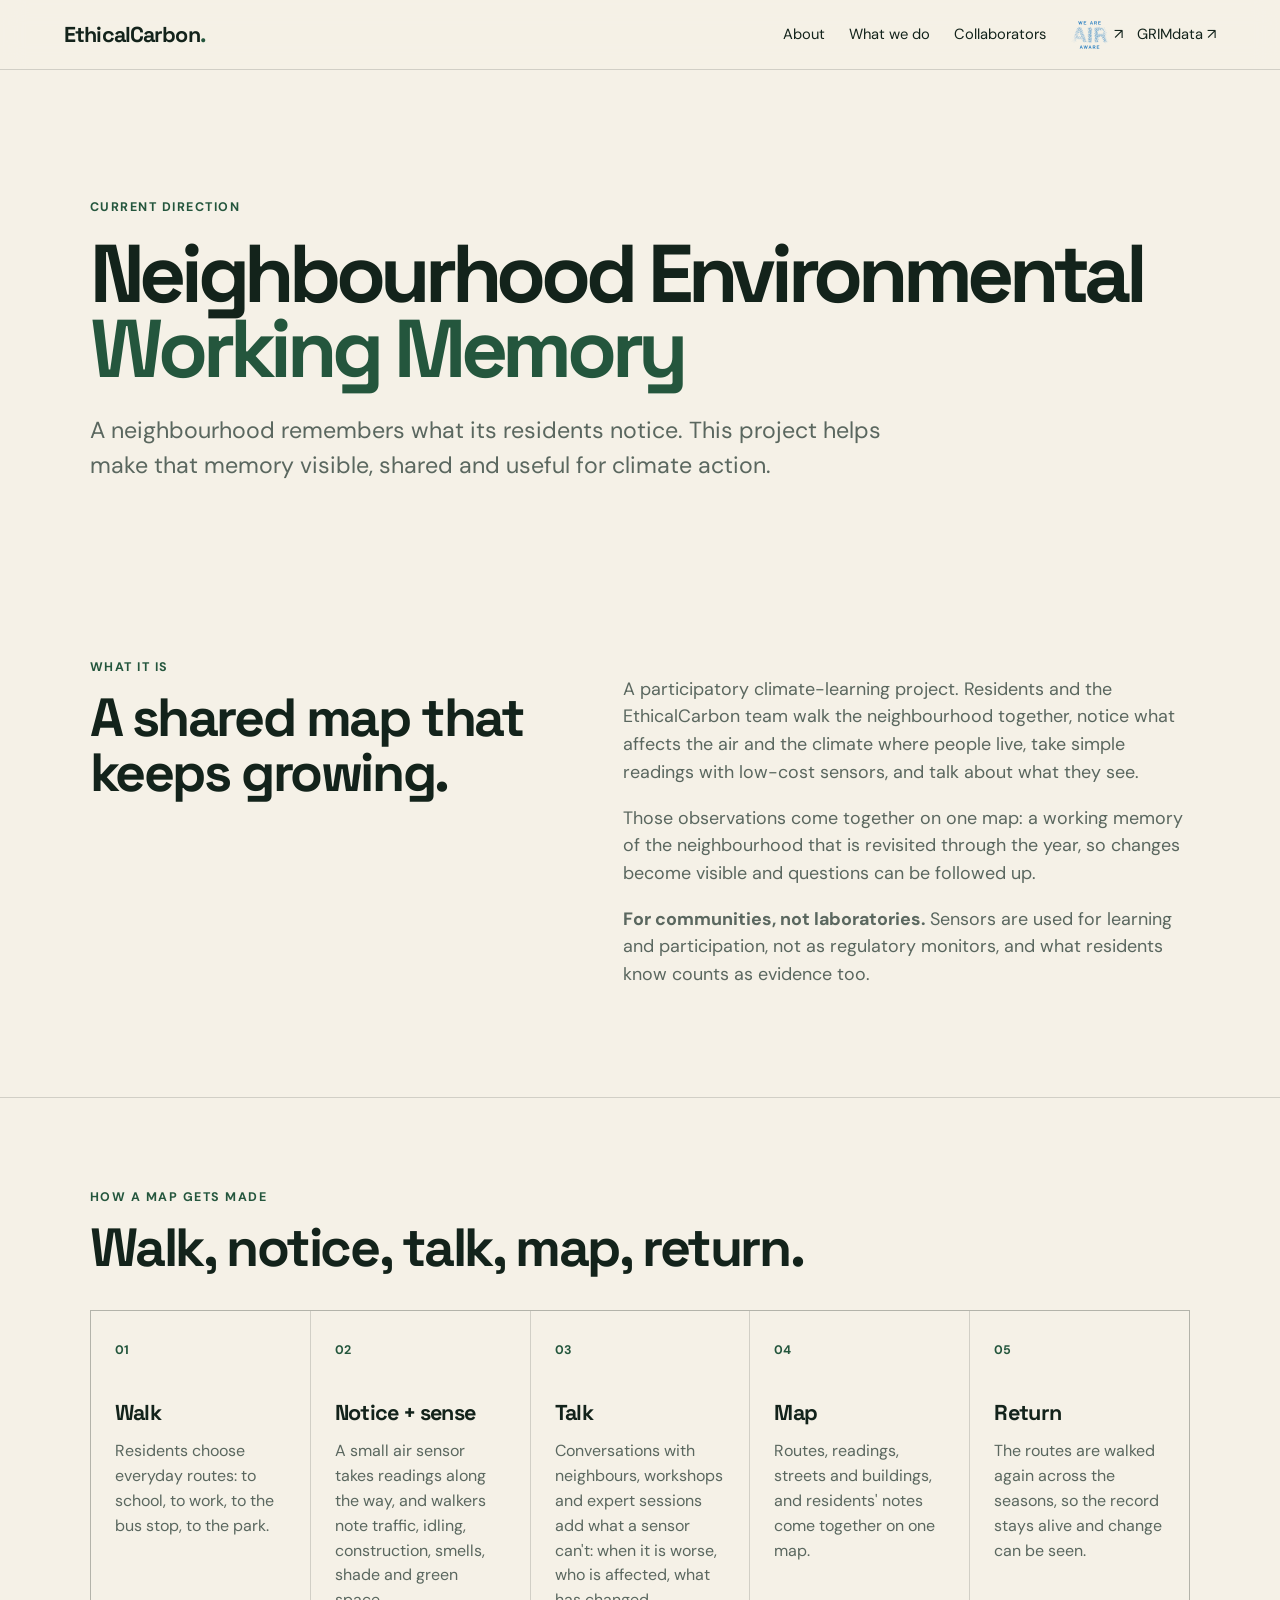
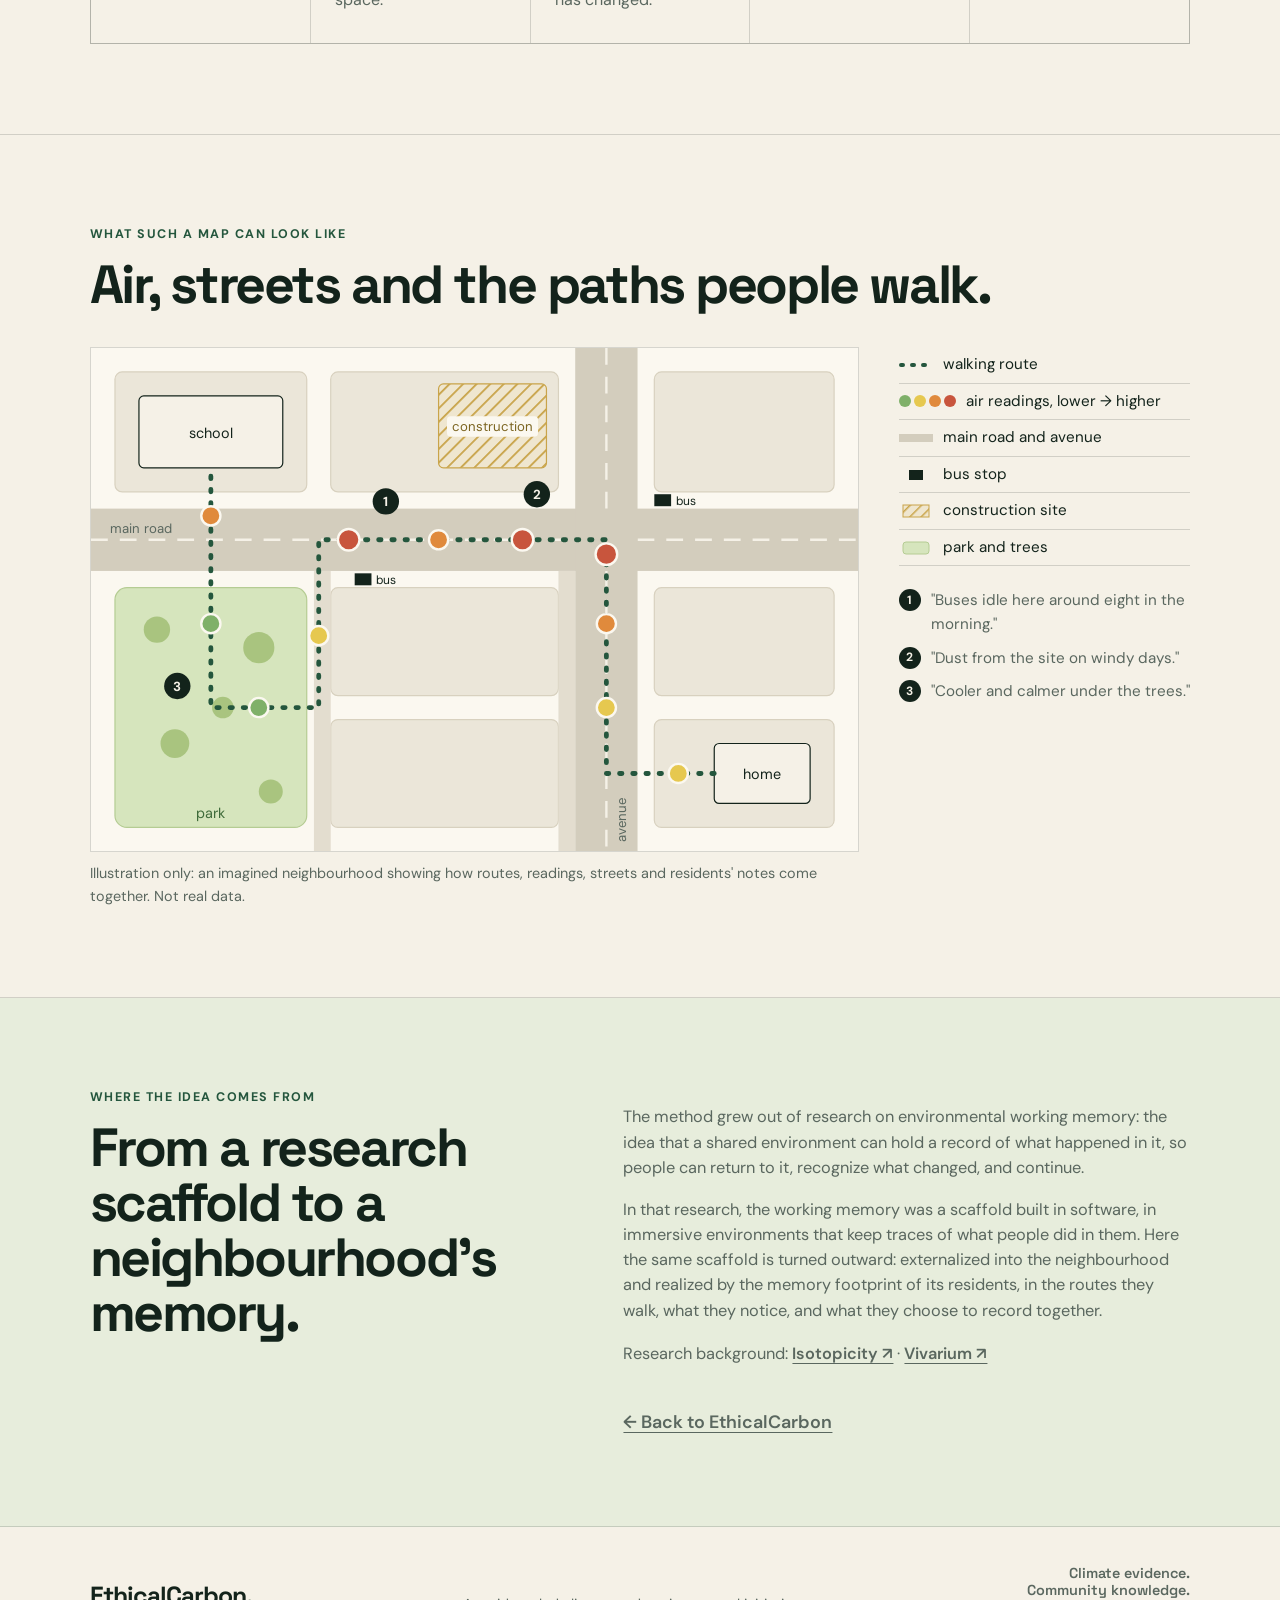
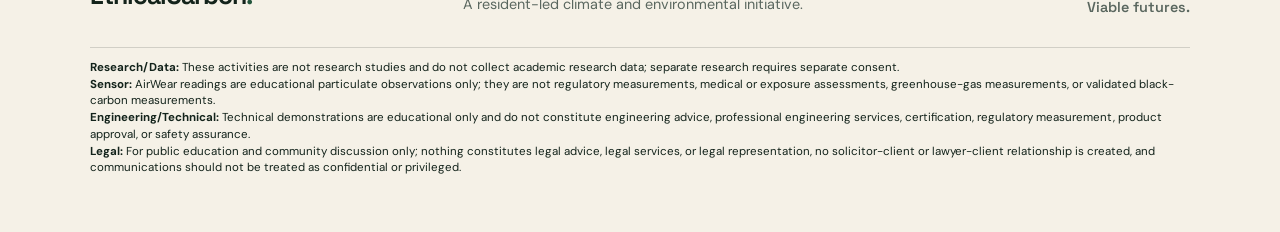
==== working-memory/index.html @ 13227a72 "Neighbourhood Environmental Working Memory page: what it is, how a map gets made, an illustrative ma" ====
<!doctype html>
<html lang="en">
<head>
  <meta charset="utf-8" />
  <meta name="viewport" content="width=device-width, initial-scale=1" />
  <meta name="description" content="Neighbourhood Environmental Working Memory: residents walk, notice, sense and talk, and build a shared map of their neighbourhood's air and climate that is revisited through the year." />
  <meta property="og:title" content="Neighbourhood Environmental Working Memory · EthicalCarbon" />
  <meta property="og:description" content="A neighbourhood remembers what its residents notice." />
  <meta property="og:type" content="website" />
  <title>Neighbourhood Environmental Working Memory · EthicalCarbon</title>
  <link rel="preconnect" href="https://fonts.googleapis.com">
  <link rel="preconnect" href="https://fonts.gstatic.com" crossorigin>
  <link href="https://fonts.googleapis.com/css2?family=DM+Sans:wght@400;500;600;700&family=Space+Grotesk:wght@500;600;700&display=swap" rel="stylesheet">
  <link rel="stylesheet" href="../styles.css" />
  <style>
    .wm-hero { padding: clamp(70px, 10vw, 130px) clamp(22px, 7vw, 110px) 60px; }
    .wm-hero h1 { font-size: clamp(2.8rem, 6.4vw, 6.2rem); margin-bottom: 26px; }
    .steps { list-style: none; padding: 0; margin: 34px 0 0; display: grid; grid-template-columns: repeat(5, 1fr); gap: 1px; background: var(--line); border: 1px solid var(--line); }
    .steps li { background: var(--paper); padding: 26px 24px 30px; }
    .steps .number { font-size: .78rem; font-weight: 700; color: var(--green); }
    .steps h3 { font-size: 1.35rem; margin: 34px 0 10px; letter-spacing: -.03em; }
    .steps p { margin: 0; color: var(--muted); }
    .map-wrap { display: grid; grid-template-columns: 1.45fr .55fr; gap: 40px; align-items: start; margin-top: 34px; }
    .map-wrap figure { margin: 0; }
    .map-wrap figure svg { display: block; width: 100%; height: auto; border: 1px solid var(--line); background: #fbf8f0; }
    .map-wrap figcaption { margin-top: 10px; font-size: .9rem; color: var(--muted); }
    .legend { list-style: none; padding: 0; margin: 0; font-size: .95rem; }
    .legend li { display: flex; align-items: center; gap: 10px; padding: 6px 0; border-bottom: 1px solid var(--line); }
    .legend svg { flex: 0 0 auto; }
    .legend .scale { display: inline-flex; gap: 3px; }
    .legend .scale i { width: 12px; height: 12px; border-radius: 50%; display: inline-block; }
    .notes { counter-reset: n; list-style: none; padding: 0; margin: 18px 0 0; font-size: .95rem; color: var(--muted); }
    .notes li { display: flex; gap: 10px; padding: 5px 0; }
    .notes b { flex: 0 0 auto; width: 22px; height: 22px; border-radius: 50%; background: var(--ink); color: var(--paper); font-size: .75rem; display: inline-flex; align-items: center; justify-content: center; }
    .background { background: #e7eddc; }
    .background .body-copy p { font-size: 1.02rem; }
    .small-links { font-size: .95rem; margin-top: 18px; }
    .small-links a { font-weight: 600; text-underline-offset: 4px; }
    .back { display: inline-block; margin-top: 26px; font-weight: 600; text-underline-offset: 4px; }
    @media (max-width: 1100px) { .steps { grid-template-columns: repeat(3, 1fr); } }
    @media (max-width: 900px) { .map-wrap { grid-template-columns: 1fr; } .steps { grid-template-columns: 1fr 1fr; } }
    @media (max-width: 580px) { .steps { grid-template-columns: 1fr; } .wm-hero { padding-left: 18px; padding-right: 18px; } }
  </style>
</head>
<body>
  <header class="site-header">
    <a class="wordmark" href="../" aria-label="EthicalCarbon home">EthicalCarbon<span>.</span></a>
    <nav aria-label="Primary navigation">
      <a href="../#about">About</a>
      <a href="../#work">What we do</a>
      <a href="../#collaborators">Collaborators</a>
      <div class="project-links" aria-label="Connected initiatives" style="display:flex;align-items:center;gap:14px;flex-wrap:nowrap;">
        <a class="mini-mark airaware-mark" href="https://myairwear.ca" target="_blank" rel="noopener" aria-label="Visit We Are Air Aware" style="display:inline-flex;align-items:center;gap:5px;white-space:nowrap;">
          <img src="../logo.svg" alt="We Are Air Aware" style="display:block;height:28px;width:auto;max-width:82px;" />
          <span aria-hidden="true">↗</span>
        </a>
        <a class="mini-mark grimdata-mark" href="https://grimdata.org/website/" target="_blank" rel="noopener" aria-label="Visit GRIMdata" style="white-space:nowrap;">GRIMdata ↗</a>
      </div>
    </nav>
  </header>

  <main id="top">
    <section class="wm-hero">
      <div class="hero-kicker">Current direction</div>
      <h1>Neighbourhood Environmental <em>Working Memory</em></h1>
      <p class="hero-copy">A neighbourhood remembers what its residents notice. This project helps make that memory visible, shared and useful for climate action.</p>
    </section>

    <section class="section split">
      <div>
        <div class="eyebrow">What it is</div>
        <h2>A shared map that keeps growing.</h2>
      </div>
      <div class="body-copy">
        <p>A participatory climate-learning project. Residents and the EthicalCarbon team walk the neighbourhood together, notice what affects the air and the climate where people live, take simple readings with low-cost sensors, and talk about what they see.</p>
        <p>Those observations come together on one map: a working memory of the neighbourhood that is revisited through the year, so changes become visible and questions can be followed up.</p>
        <p><strong>For communities, not laboratories.</strong> Sensors are used for learning and participation, not as regulatory monitors, and what residents know counts as evidence too.</p>
      </div>
    </section>

    <section class="section">
      <div class="eyebrow">How a map gets made</div>
      <h2>Walk, notice, talk, map, return.</h2>
      <ol class="steps">
        <li><span class="number">01</span><h3>Walk</h3><p>Residents choose everyday routes: to school, to work, to the bus stop, to the park.</p></li>
        <li><span class="number">02</span><h3>Notice + sense</h3><p>A small air sensor takes readings along the way, and walkers note traffic, idling, construction, smells, shade and green space.</p></li>
        <li><span class="number">03</span><h3>Talk</h3><p>Conversations with neighbours, workshops and expert sessions add what a sensor can't: when it is worse, who is affected, what has changed.</p></li>
        <li><span class="number">04</span><h3>Map</h3><p>Routes, readings, streets and buildings, and residents' notes come together on one map.</p></li>
        <li><span class="number">05</span><h3>Return</h3><p>The routes are walked again across the seasons, so the record stays alive and change can be seen.</p></li>
      </ol>
    </section>

    <section class="section">
      <div class="eyebrow">What such a map can look like</div>
      <h2>Air, streets and the paths people walk.</h2>
      <div class="map-wrap">
        <figure>
          <svg viewBox="0 0 640 420" role="img" aria-labelledby="map-title map-desc">
            <title id="map-title">Illustrative neighbourhood map</title>
            <desc id="map-desc">An imagined neighbourhood. A main road runs across the middle and an avenue runs down the right side, with a construction site and bus stops beside them and a park in the lower left. A dashed walking route goes from home past the bus stop and the construction site, along the main road, and through the park to the school. Dots along the route show relative air readings: higher near the main road, the bus stop and the construction site, lower inside the park. Three numbered notes from residents mark places along the route.</desc>
            <defs>
              <pattern id="hatch" width="8" height="8" patternUnits="userSpaceOnUse" patternTransform="rotate(45)">
                <rect width="8" height="8" fill="#efe6cf"/><line x1="0" y1="0" x2="0" y2="8" stroke="#c9a44a" stroke-width="3"/>
              </pattern>
            </defs>
            <!-- blocks -->
            <g fill="#ebe6d9" stroke="#d8d1bf">
              <rect x="20" y="20" width="160" height="100" rx="6"/><rect x="200" y="20" width="190" height="100" rx="6"/>
              <rect x="470" y="20" width="150" height="100" rx="6"/><rect x="200" y="200" width="190" height="90" rx="6"/>
              <rect x="470" y="200" width="150" height="90" rx="6"/><rect x="200" y="310" width="190" height="90" rx="6"/>
              <rect x="470" y="310" width="150" height="90" rx="6"/>
            </g>
            <!-- park -->
            <rect x="20" y="200" width="160" height="200" rx="10" fill="#d6e5bd" stroke="#b5cc93"/>
            <g fill="#a9c47f"><circle cx="55" cy="235" r="11"/><circle cx="140" cy="250" r="13"/><circle cx="70" cy="330" r="12"/><circle cx="150" cy="370" r="10"/><circle cx="110" cy="300" r="9"/></g>
            <text x="100" y="392" text-anchor="middle" font-size="12" fill="#3f6b3a" font-family="DM Sans, sans-serif">park</text>
            <!-- construction -->
            <rect x="290" y="30" width="90" height="70" rx="4" fill="url(#hatch)" stroke="#c9a44a"/>
            <rect x="297" y="57" width="76" height="17" rx="3" fill="#fbf8f0"/><text x="335" y="69" text-anchor="middle" font-size="11" fill="#7b6420" font-family="DM Sans, sans-serif">construction</text>
            <!-- roads -->
            <rect x="0" y="134" width="640" height="52" fill="#d3cdbd"/>
            <line x1="0" y1="160" x2="640" y2="160" stroke="#f5f1e7" stroke-width="2" stroke-dasharray="14 10"/>
            <text x="16" y="154" font-size="11" fill="#5a675f" font-family="DM Sans, sans-serif">main road</text>
            <rect x="404" y="0" width="52" height="420" fill="#d3cdbd"/>
            <line x1="430" y1="0" x2="430" y2="134" stroke="#f5f1e7" stroke-width="2" stroke-dasharray="14 10"/><line x1="430" y1="186" x2="430" y2="420" stroke="#f5f1e7" stroke-width="2" stroke-dasharray="14 10"/>
            <text x="446" y="412" font-size="11" fill="#5a675f" font-family="DM Sans, sans-serif" transform="rotate(-90 446 412)">avenue</text>
            <rect x="186" y="186" width="14" height="234" fill="#e3ddcf"/><rect x="390" y="186" width="14" height="234" fill="#e3ddcf"/>
            <!-- bus stops -->
            <g font-family="DM Sans, sans-serif" font-size="10" fill="#13231b">
              <rect x="470" y="122" width="14" height="10" fill="#13231b"/><text x="488" y="131">bus</text>
              <rect x="220" y="188" width="14" height="10" fill="#13231b"/><text x="238" y="197">bus</text>
            </g>
            <!-- school and home -->
            <g font-family="DM Sans, sans-serif" font-size="12" fill="#13231b">
              <rect x="40" y="40" width="120" height="60" rx="4" fill="#f5f1e7" stroke="#13231b"/><text x="100" y="75" text-anchor="middle">school</text>
              <rect x="520" y="330" width="80" height="50" rx="4" fill="#f5f1e7" stroke="#13231b"/><text x="560" y="360" text-anchor="middle">home</text>
            </g>
            <!-- walking route -->
            <path d="M520 355 H 430 V 160 H 190 V 300 H 100 V 100" fill="none" stroke="#24563d" stroke-width="4" stroke-linecap="round" stroke-linejoin="round" stroke-dasharray="2 9"/>
            <!-- air readings: relative categories only -->
            <g stroke="#fbf8f0" stroke-width="2">
              <circle cx="490" cy="355" r="8" fill="#e6c84f"/>
              <circle cx="430" cy="300" r="8" fill="#e6c84f"/>
              <circle cx="430" cy="230" r="8" fill="#e08a3c"/>
              <circle cx="430" cy="172" r="9" fill="#c8553d"/>
              <circle cx="360" cy="160" r="9" fill="#c8553d"/>
              <circle cx="290" cy="160" r="8" fill="#e08a3c"/>
              <circle cx="215" cy="160" r="9" fill="#c8553d"/>
              <circle cx="190" cy="240" r="8" fill="#e6c84f"/>
              <circle cx="140" cy="300" r="8" fill="#7fb069"/>
              <circle cx="100" cy="230" r="8" fill="#7fb069"/>
              <circle cx="100" cy="140" r="8" fill="#e08a3c"/>
            </g>
            <!-- residents' notes -->
            <g font-family="DM Sans, sans-serif" font-size="11" font-weight="700" fill="#f5f1e7">
              <circle cx="246" cy="128" r="11" fill="#13231b"/><text x="246" y="132" text-anchor="middle">1</text>
              <circle cx="372" cy="122" r="11" fill="#13231b"/><text x="372" y="126" text-anchor="middle">2</text>
              <circle cx="72" cy="282" r="11" fill="#13231b"/><text x="72" y="286" text-anchor="middle">3</text>
            </g>
          </svg>
          <figcaption>Illustration only: an imagined neighbourhood showing how routes, readings, streets and residents' notes come together. Not real data.</figcaption>
        </figure>
        <div>
          <ul class="legend" aria-label="Map key">
            <li><svg width="34" height="10" aria-hidden="true"><line x1="2" y1="5" x2="32" y2="5" stroke="#24563d" stroke-width="4" stroke-linecap="round" stroke-dasharray="2 9"/></svg>walking route</li>
            <li><span class="scale" aria-hidden="true"><i style="background:#7fb069"></i><i style="background:#e6c84f"></i><i style="background:#e08a3c"></i><i style="background:#c8553d"></i></span>air readings, lower → higher</li>
            <li><svg width="34" height="12" aria-hidden="true"><rect x="0" y="2" width="34" height="8" fill="#d3cdbd"/></svg>main road and avenue</li>
            <li><svg width="34" height="12" aria-hidden="true"><rect x="10" y="1" width="14" height="10" fill="#13231b"/></svg>bus stop</li>
            <li><svg width="34" height="14" aria-hidden="true"><rect x="4" y="1" width="26" height="12" fill="url(#hatch)" stroke="#c9a44a"/></svg>construction site</li>
            <li><svg width="34" height="14" aria-hidden="true"><rect x="4" y="1" width="26" height="12" rx="3" fill="#d6e5bd" stroke="#b5cc93"/></svg>park and trees</li>
          </ul>
          <ol class="notes" aria-label="Residents' notes">
            <li><b>1</b>"Buses idle here around eight in the morning."</li>
            <li><b>2</b>"Dust from the site on windy days."</li>
            <li><b>3</b>"Cooler and calmer under the trees."</li>
          </ol>
        </div>
      </div>
    </section>

    <section class="section split background">
      <div>
        <div class="eyebrow">Where the idea comes from</div>
        <h2>From a research scaffold to a neighbourhood's memory.</h2>
      </div>
      <div class="body-copy">
        <p>The method grew out of research on environmental working memory: the idea that a shared environment can hold a record of what happened in it, so people can return to it, recognize what changed, and continue.</p>
        <p>In that research, the working memory was a scaffold built in software, in immersive environments that keep traces of what people did in them. Here the same scaffold is turned outward: externalized into the neighbourhood and realized by the memory footprint of its residents, in the routes they walk, what they notice, and what they choose to record together.</p>
        <p class="small-links">Research background: <a href="https://isotopicity.com" target="_blank" rel="noopener">Isotopicity ↗</a> · <a href="https://vivarium.headsetparties.com/" target="_blank" rel="noopener">Vivarium ↗</a></p>
        <a class="back" href="../">← Back to EthicalCarbon</a>
      </div>
    </section>
  </main>

<footer>
  <div class="footer-brand">EthicalCarbon<span>.</span></div>
  <p>A resident-led climate and environmental initiative.</p>
<p style="
  text-align: right;
  font-family: 'Space Grotesk', sans-serif;
  font-weight: 600;
  line-height: 1.15;
  margin: 0;
">
  Climate evidence.<br>
  Community knowledge.<br>
  Viable futures.
</p>
  <div style="grid-column: 1 / -1; border-top: 1px solid var(--line); margin-top: 12px; padding-top: 12px; font-size: .72rem; line-height: 1.45;">
    <div><strong>Research/Data:</strong> These activities are not research studies and do not collect academic research data; separate research requires separate consent.</div>
    <div><strong>Sensor:</strong> AirWear readings are educational particulate observations only; they are not regulatory measurements, medical or exposure assessments, greenhouse-gas measurements, or validated black-carbon measurements.</div>
    <div><strong>Engineering/Technical:</strong> Technical demonstrations are educational only and do not constitute engineering advice, professional engineering services, certification, regulatory measurement, product approval, or safety assurance.</div>
    <div><strong>Legal:</strong> For public education and community discussion only; nothing constitutes legal advice, legal services, or legal representation, no solicitor-client or lawyer-client relationship is created, and communications should not be treated as confidential or privileged.</div>
  </div>
</footer>

</body>
</html>
---- styles.css ----
:root {
  --ink: #13231b;
  --muted: #5a675f;
  --paper: #f5f1e7;
  --card: #ebe6d9;
  --green: #24563d;
  --lime: #b9d66b;
  --line: rgba(19,35,27,.16);
}
* { box-sizing: border-box; }
html { scroll-behavior: smooth; }
body {
  margin: 0;
  background: var(--paper);
  color: var(--ink);
  font-family: "DM Sans", system-ui, -apple-system, BlinkMacSystemFont, "Segoe UI", sans-serif;
  line-height: 1.55;
}
a { color: inherit; }
.site-header {
  position: sticky; top: 0; z-index: 20;
  display: flex; justify-content: space-between; align-items: center;
  padding: 18px clamp(22px, 5vw, 72px);
  background: rgba(245,241,231,.92);
  backdrop-filter: blur(12px);
  border-bottom: 1px solid var(--line);
}
.wordmark, .footer-brand {
  font-family: "Space Grotesk", sans-serif;
  font-weight: 700;
  text-decoration: none;
  letter-spacing: -0.04em;
}
.wordmark { font-size: 1.35rem; }
.wordmark span, .footer-brand span { color: var(--green); }
nav { display: flex; align-items: center; gap: 24px; font-size: .92rem; }
nav a { text-decoration: none; }
.nav-cta { padding: 9px 13px; border: 1px solid var(--ink); border-radius: 999px; }
.hero {
  min-height: 78vh;
  padding: clamp(80px, 12vw, 150px) clamp(22px, 7vw, 110px) 80px;
  display: flex; flex-direction: column; justify-content: center;
}
.hero-kicker, .eyebrow {
  font-size: .78rem; font-weight: 700; letter-spacing: .12em; text-transform: uppercase;
  color: var(--green);
}
h1, h2, h3 { font-family: "Space Grotesk", sans-serif; margin-top: 0; }
h1 {
  font-size: clamp(3.4rem, 8vw, 8rem);
  line-height: .92;
  letter-spacing: -.065em;
  max-width: 1200px;
  margin: 18px 0 30px;
}
h1 em { color: var(--green); font-style: normal; }
.hero-copy { max-width: 820px; font-size: clamp(1.08rem, 2vw, 1.45rem); color: var(--muted); }
.hero-actions { display: flex; gap: 12px; flex-wrap: wrap; margin-top: 28px; }
.button { display: inline-block; text-decoration: none; padding: 13px 18px; border-radius: 999px; font-weight: 600; }
.button.primary { background: var(--ink); color: var(--paper); }
.button.ghost { border: 1px solid var(--ink); }
.statement {
  background: var(--green); color: var(--paper);
  padding: 70px clamp(22px, 7vw, 110px);
}
.statement p { margin: 0; max-width: 1100px; font-family: "Space Grotesk"; font-size: clamp(2rem, 5vw, 4.5rem); line-height: 1.03; letter-spacing: -.04em; }
.section { padding: 90px clamp(22px, 7vw, 110px); border-bottom: 1px solid var(--line); }
.split, .closing { display: grid; grid-template-columns: .9fr 1.1fr; gap: 70px; }
h2 { font-size: clamp(2.1rem, 4.2vw, 4.5rem); line-height: 1.02; letter-spacing: -.045em; margin: 14px 0 0; }
.body-copy { max-width: 760px; font-size: 1.12rem; color: var(--muted); }
.cards { display: grid; grid-template-columns: repeat(4,1fr); gap: 1px; background: var(--line); border: 1px solid var(--line); margin-top: 34px; }
.card { background: var(--paper); padding: 32px; min-height: 280px; }
.card .number { font-size: .78rem; font-weight: 700; color: var(--green); }
.card h3, .collab h3 { font-size: 1.55rem; margin: 56px 0 12px; letter-spacing: -.03em; }
.card p, .collab p { color: var(--muted); }
.project { display: grid; grid-template-columns: 1.3fr .7fr; gap: 40px; align-items: end; background: #e7eddc; }
.project-copy p { max-width: 760px; font-size: 1.1rem; color: var(--muted); }
.project-note { border-top: 3px solid var(--green); padding-top: 18px; font-size: 1.02rem; }
.collaborators h2 { max-width: 900px; }
.collab-grid { display: grid; grid-template-columns: repeat(2,1fr); gap: 18px; margin-top: 42px; }
.collab { border: 1px solid var(--line); padding: 28px; min-height: 235px; background: rgba(255,255,255,.18); }
.collab h3 { margin-top: 0; }
.collab a { font-weight: 700; text-decoration-thickness: 1px; text-underline-offset: 4px; }
footer {
  padding: 38px clamp(22px, 7vw, 110px) 55px;
  display: grid; grid-template-columns: 1fr 1fr 1fr; align-items: end; gap: 20px;
  font-size: .9rem;
}
.footer-brand { font-size: 1.55rem; }
footer p { margin: 0; color: var(--muted); }
footer a { text-align: right; }
@media (max-width: 900px) {
  nav > a:not(.nav-cta) { display: none; }
  .split, .closing, .project, footer { grid-template-columns: 1fr; }
  .cards, .collab-grid { grid-template-columns: 1fr 1fr; }
  footer a { text-align: left; }
}
@media (max-width: 580px) {
  .site-header { padding: 15px 18px; gap: 10px; }
  nav { gap: 10px; }
  .project-links { gap: 10px !important; }
  .airaware-mark img { height: 24px !important; max-width: 70px !important; }
  .grimdata-mark { font-size: .82rem; }
  .hero, .section, .statement, footer { padding-left: 18px; padding-right: 18px; }
  .cards, .collab-grid { grid-template-columns: 1fr; }
  .hero { min-height: 72vh; }
  h1 { font-size: clamp(3rem, 16vw, 4.6rem); }
}

/* Mobile typography + footer balance */
html {
  -webkit-text-size-adjust: 100%;
  text-size-adjust: 100%;
}

@media (max-width: 580px) {
  .wordmark { font-size: 1.2rem; }

  .airaware-mark img {
    height: 32px !important;
    max-width: 90px !important;
  }

  .grimdata-mark { font-size: .78rem; }

  footer {
    gap: 10px;
    font-size: .95rem;
  }

  .footer-brand {
    font-size: 1.45rem;
  }

  footer > p {
    font-size: .95rem;
    line-height: 1.45;
  }

  /* Keep the disclaimer strip visually secondary on small screens. */
  footer > p[style*="grid-column"],
  footer > div[style*="grid-column"] {
    font-size: .68rem !important;
    line-height: 1.4 !important;
  }

  /* If the stacked footer slogan is present, keep it readable but subordinate. */
  footer > p[style*="text-align: right"] {
    font-size: .9rem !important;
    line-height: 1.18 !important;
  }
}

/* Conservative responsive polish: preserve desktop design, improve narrow screens. */
.site-header .wordmark,
.site-header .project-links,
.site-header .mini-mark {
  flex-shrink: 0;
}

@media (max-width: 900px) {
  .site-header {
    gap: 14px;
  }

  nav {
    margin-left: auto;
    min-width: 0;
  }

  .project-links {
    display: flex !important;
    align-items: center;
    flex-wrap: nowrap !important;
  }

  footer > p:not([style*="grid-column"]) {
    font-size: 1rem;
    line-height: 1.45;
  }
}

@media (max-width: 580px) {
  .site-header {
    padding: 14px 16px;
  }

  .wordmark {
    font-size: 1.18rem;
  }

  .project-links {
    gap: 9px !important;
  }

  .airaware-mark {
    gap: 4px !important;
  }

  .airaware-mark img {
    height: 31px !important;
    width: auto !important;
    max-width: 88px !important;
  }

  .airaware-mark span {
    font-size: .78rem;
  }

  .grimdata-mark {
    font-size: .78rem;
  }

  footer {
    padding-top: 32px;
    padding-bottom: 38px;
    gap: 8px;
  }

  .footer-brand {
    font-size: 1.62rem;
    line-height: 1.1;
  }

  footer > p:not([style*="grid-column"]) {
    font-size: .98rem !important;
    line-height: 1.45 !important;
  }

  /* Keep the long disclaimer useful but visually secondary. */
  footer > p[style*="grid-column"],
  footer > div[style*="grid-column"] {
    margin-top: 10px !important;
    padding-top: 10px !important;
    font-size: .64rem !important;
    line-height: 1.42 !important;
    color: var(--muted) !important;
  }
}

@media (max-width: 380px) {
  .site-header {
    padding-left: 12px;
    padding-right: 12px;
    gap: 8px;
  }

  .wordmark {
    font-size: 1.08rem;
  }

  .airaware-mark img {
    height: 28px !important;
    max-width: 80px !important;
  }

  .grimdata-mark {
    font-size: .72rem;
  }
}
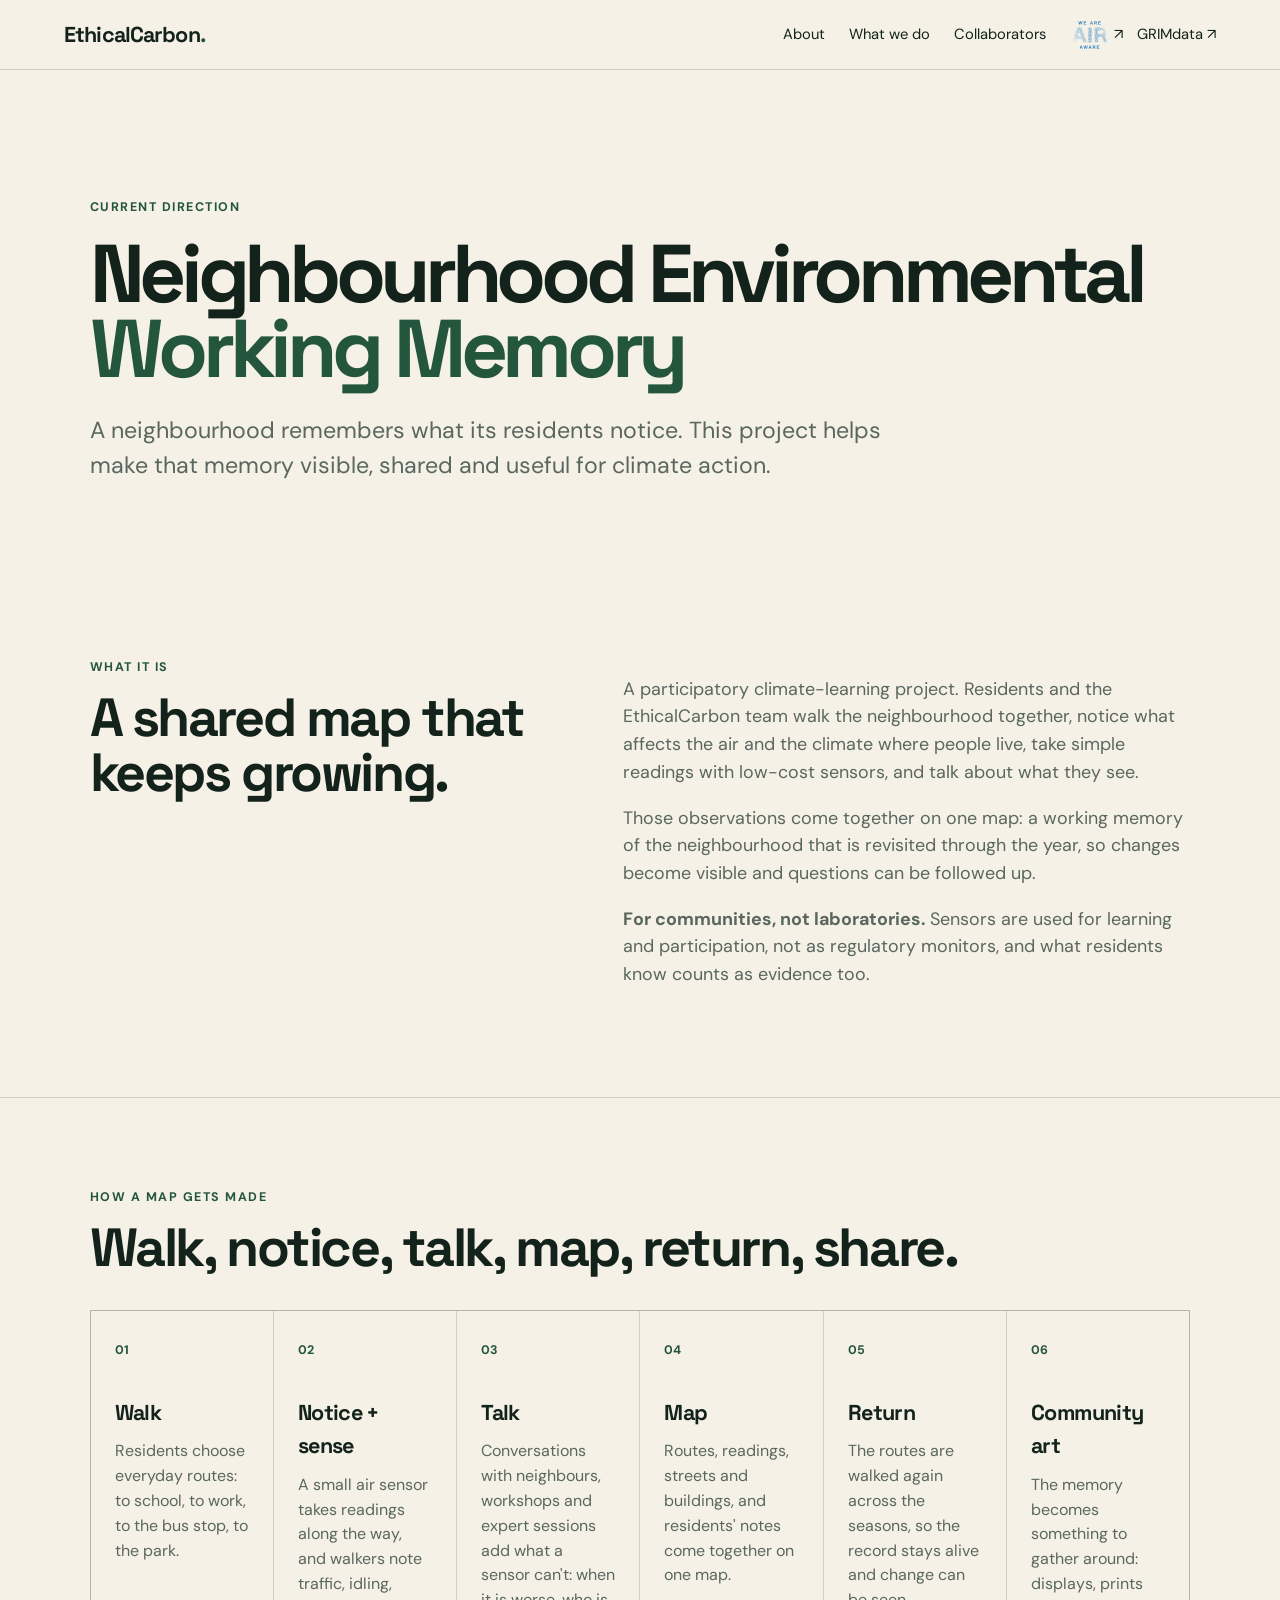
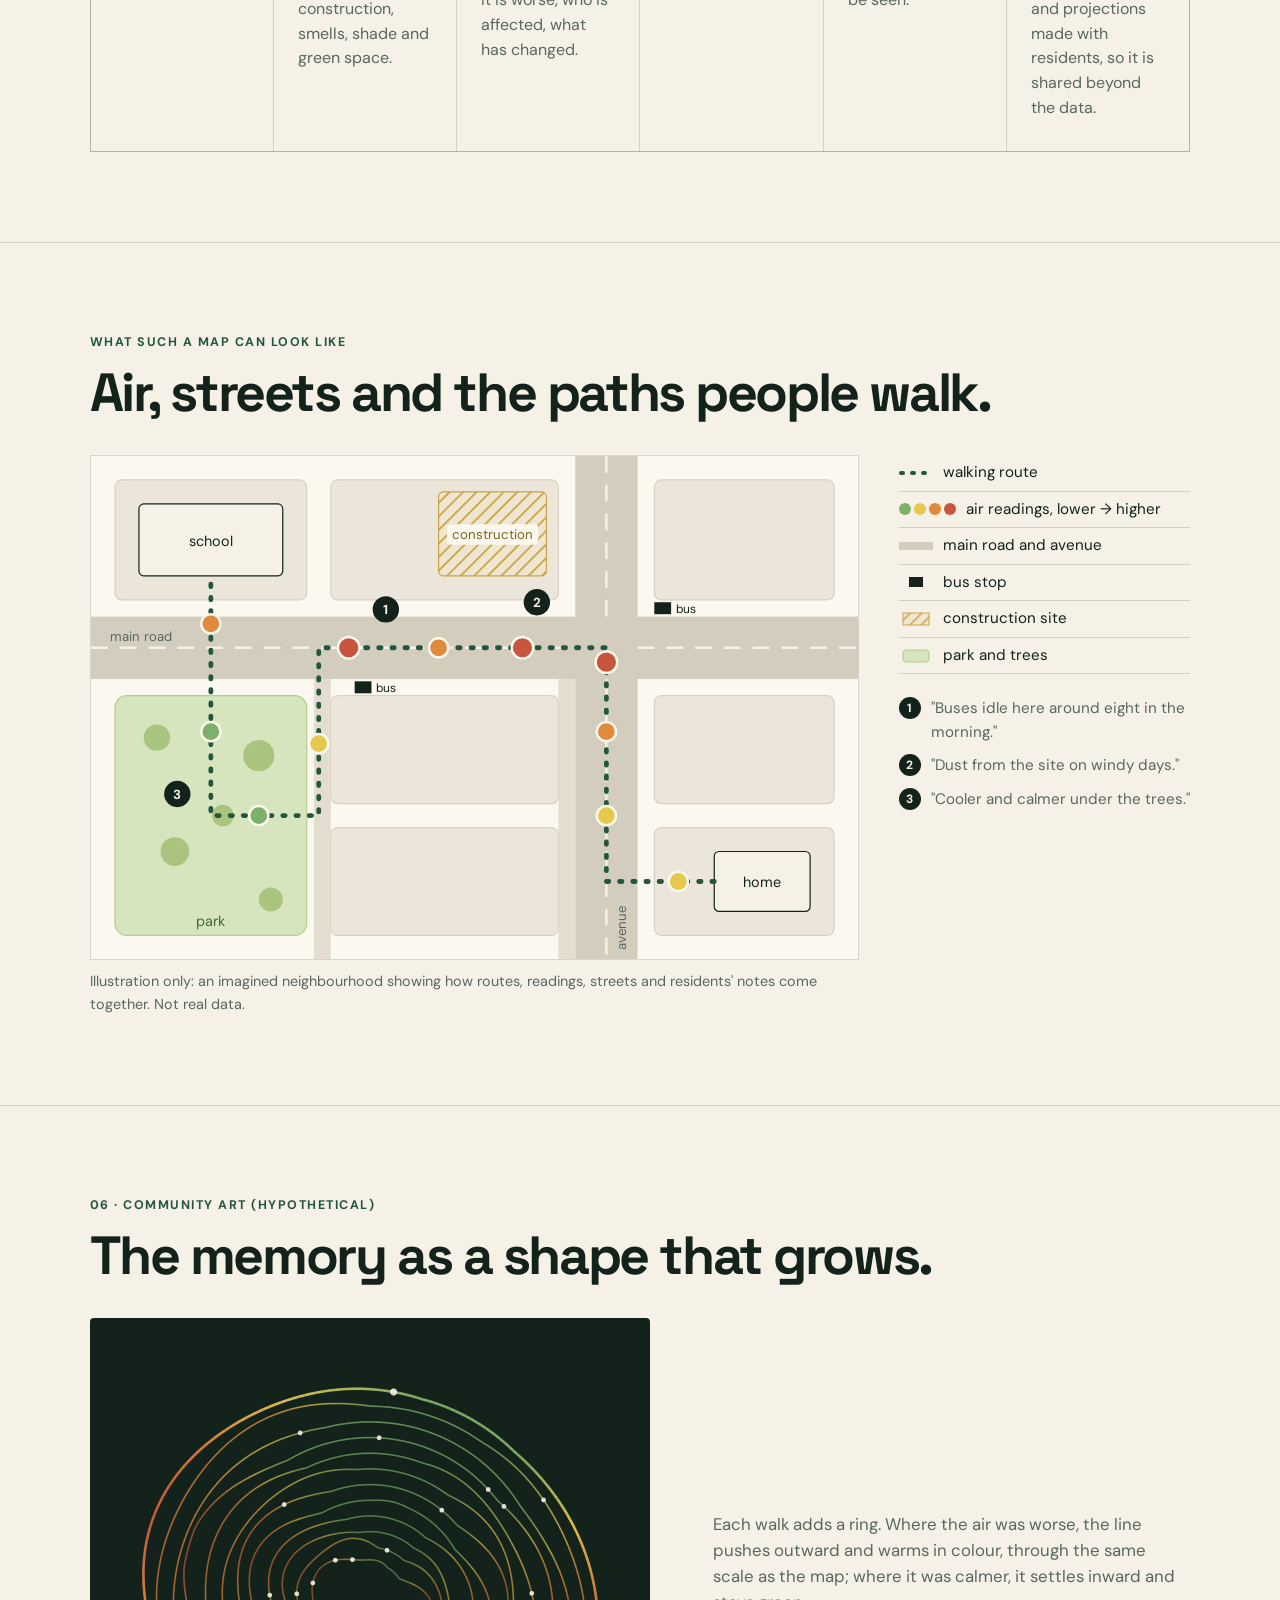
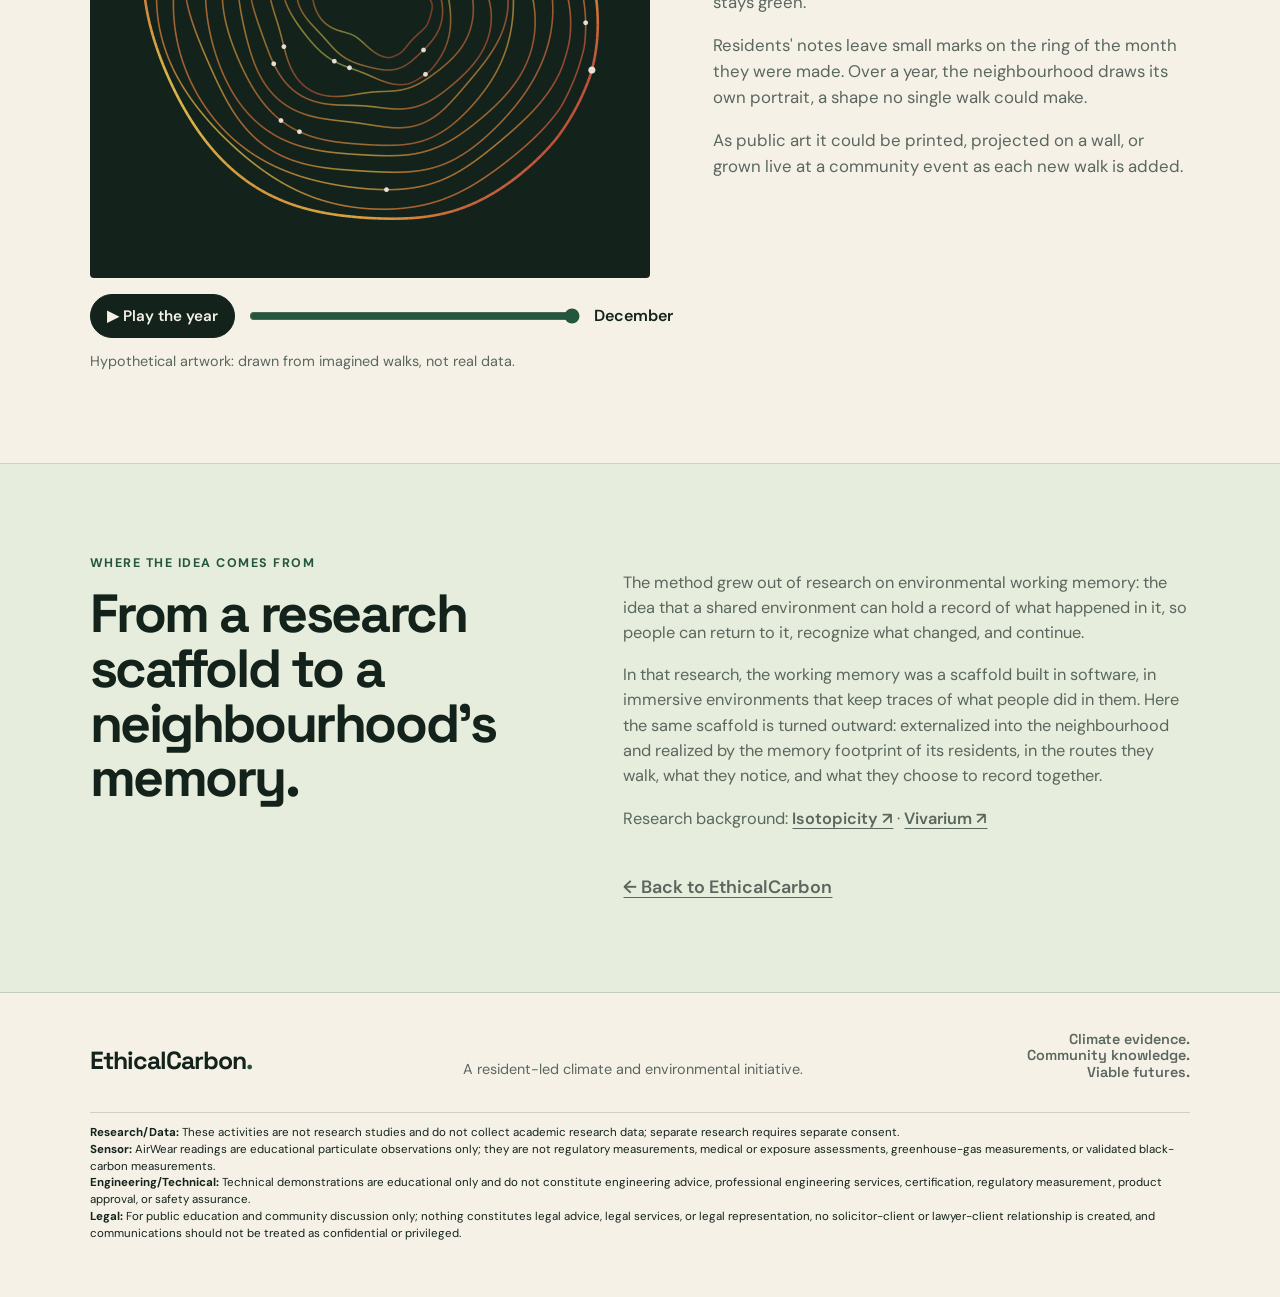
==== commit 1b72ee09: "Working memory page: step 06 Community art; hypothetical art piece (one ring per monthly walk, shape" ====
--- a/working-memory/index.html
+++ b/working-memory/index.html
@@ -15,7 +15,7 @@
   <style>
     .wm-hero { padding: clamp(70px, 10vw, 130px) clamp(22px, 7vw, 110px) 60px; }
     .wm-hero h1 { font-size: clamp(2.8rem, 6.4vw, 6.2rem); margin-bottom: 26px; }
-    .steps { list-style: none; padding: 0; margin: 34px 0 0; display: grid; grid-template-columns: repeat(5, 1fr); gap: 1px; background: var(--line); border: 1px solid var(--line); }
+    .steps { list-style: none; padding: 0; margin: 34px 0 0; display: grid; grid-template-columns: repeat(6, 1fr); gap: 1px; background: var(--line); border: 1px solid var(--line); }
     .steps li { background: var(--paper); padding: 26px 24px 30px; }
     .steps .number { font-size: .78rem; font-weight: 700; color: var(--green); }
     .steps h3 { font-size: 1.35rem; margin: 34px 0 10px; letter-spacing: -.03em; }
@@ -32,13 +32,22 @@
     .notes { counter-reset: n; list-style: none; padding: 0; margin: 18px 0 0; font-size: .95rem; color: var(--muted); }
     .notes li { display: flex; gap: 10px; padding: 5px 0; }
     .notes b { flex: 0 0 auto; width: 22px; height: 22px; border-radius: 50%; background: var(--ink); color: var(--paper); font-size: .75rem; display: inline-flex; align-items: center; justify-content: center; }
+    .art { display: grid; grid-template-columns: 1.1fr .9fr; gap: 40px; align-items: center; margin-top: 34px; }
+    .art canvas { display: block; width: 100%; max-width: 560px; aspect-ratio: 1; background: #13231b; border-radius: 4px; }
+    .art-controls { display: flex; align-items: center; gap: 12px; flex-wrap: wrap; margin-top: 14px; }
+    .art-controls button { font: 600 .95rem "DM Sans", sans-serif; padding: 10px 16px; border-radius: 999px; border: 1px solid var(--ink); background: var(--paper); color: var(--ink); cursor: pointer; min-height: 44px; }
+    .art-controls button.primary { background: var(--ink); color: var(--paper); }
+    .art-controls input[type=range] { flex: 1 1 160px; accent-color: var(--green); min-height: 44px; }
+    .art-controls output { font-weight: 600; min-width: 4.5em; }
+    .art .body-copy p { font-size: 1.05rem; }
+    .art figcaption { margin-top: 10px; font-size: .9rem; color: var(--muted); }
     .background { background: #e7eddc; }
     .background .body-copy p { font-size: 1.02rem; }
     .small-links { font-size: .95rem; margin-top: 18px; }
     .small-links a { font-weight: 600; text-underline-offset: 4px; }
     .back { display: inline-block; margin-top: 26px; font-weight: 600; text-underline-offset: 4px; }
     @media (max-width: 1100px) { .steps { grid-template-columns: repeat(3, 1fr); } }
-    @media (max-width: 900px) { .map-wrap { grid-template-columns: 1fr; } .steps { grid-template-columns: 1fr 1fr; } }
+    @media (max-width: 900px) { .map-wrap, .art { grid-template-columns: 1fr; } .steps { grid-template-columns: 1fr 1fr; } }
     @media (max-width: 580px) { .steps { grid-template-columns: 1fr; } .wm-hero { padding-left: 18px; padding-right: 18px; } }
   </style>
 </head>
@@ -80,13 +89,14 @@
 
     <section class="section">
       <div class="eyebrow">How a map gets made</div>
-      <h2>Walk, notice, talk, map, return.</h2>
+      <h2>Walk, notice, talk, map, return, share.</h2>
       <ol class="steps">
         <li><span class="number">01</span><h3>Walk</h3><p>Residents choose everyday routes: to school, to work, to the bus stop, to the park.</p></li>
         <li><span class="number">02</span><h3>Notice + sense</h3><p>A small air sensor takes readings along the way, and walkers note traffic, idling, construction, smells, shade and green space.</p></li>
         <li><span class="number">03</span><h3>Talk</h3><p>Conversations with neighbours, workshops and expert sessions add what a sensor can't: when it is worse, who is affected, what has changed.</p></li>
         <li><span class="number">04</span><h3>Map</h3><p>Routes, readings, streets and buildings, and residents' notes come together on one map.</p></li>
         <li><span class="number">05</span><h3>Return</h3><p>The routes are walked again across the seasons, so the record stays alive and change can be seen.</p></li>
+        <li><span class="number">06</span><h3>Community art</h3><p>The memory becomes something to gather around: displays, prints and projections made with residents, so it is shared beyond the data.</p></li>
       </ol>
     </section>
 
@@ -174,6 +184,27 @@
             <li><b>2</b>"Dust from the site on windy days."</li>
             <li><b>3</b>"Cooler and calmer under the trees."</li>
           </ol>
+        </div>
+      </div>
+    </section>
+
+    <section class="section">
+      <div class="eyebrow">06 · Community art (hypothetical)</div>
+      <h2>The memory as a shape that grows.</h2>
+      <div class="art">
+        <figure style="margin:0">
+          <canvas id="memory-art" width="1120" height="1120" role="img" aria-label="A hypothetical artwork: twelve rings, one per monthly walk, growing outward from the centre. Each ring bulges outward and turns warmer in colour where the air was worse, and settles inward in green where it was calmer. Small marks show residents' notes."></canvas>
+          <div class="art-controls">
+            <button type="button" id="art-play" class="primary">▶ Play the year</button>
+            <input type="range" id="art-month" min="1" max="12" value="12" step="1" aria-label="Month">
+            <output id="art-label" for="art-month">December</output>
+          </div>
+          <figcaption>Hypothetical artwork: drawn from imagined walks, not real data.</figcaption>
+        </figure>
+        <div class="body-copy">
+          <p>Each walk adds a ring. Where the air was worse, the line pushes outward and warms in colour, through the same scale as the map; where it was calmer, it settles inward and stays green.</p>
+          <p>Residents' notes leave small marks on the ring of the month they were made. Over a year, the neighbourhood draws its own portrait, a shape no single walk could make.</p>
+          <p>As public art it could be printed, projected on a wall, or grown live at a community event as each new walk is added.</p>
         </div>
       </div>
     </section>
@@ -214,5 +245,82 @@
   </div>
 </footer>
 
+<script>
+// Hypothetical community artwork: one ring per monthly walk, shaped and coloured by imagined relative
+// air readings around the route. Deterministic, so everyone sees the same piece. Not real data.
+(() => {
+  const cv = document.getElementById('memory-art'), ctx = cv.getContext('2d');
+  const slider = document.getElementById('art-month'), label = document.getElementById('art-label');
+  const play = document.getElementById('art-play');
+  const MONTHS = ['January','February','March','April','May','June','July','August','September','October','November','December'];
+  const SCALE = [[127,176,105],[230,200,79],[224,138,60],[200,85,61]];          // lower → higher, as on the map
+  const reduce = matchMedia('(prefers-reduced-motion: reduce)').matches;
+  let seed = 7; const rnd = () => (seed = (seed * 16807) % 2147483647) / 2147483647;
+  const N = 220;
+  // Imagined route around the ring: main road (worse), bus stop (worse, mornings), construction
+  // (spring to autumn), park (calmer). Each month gets small differences of its own.
+  const spots = [{a: 0.35, w: .45, v: .55}, {a: 3.5, w: .5, v: .5}, {a: 1.2, w: .25, v: .35},
+                 {a: 2.2, w: .35, v: .45, from: 3, to: 9}, {a: 4.9, w: .7, v: -.45}];
+  const months = Array.from({length: 12}, (_, m) => {
+    const ph = Array.from({length: 4}, () => rnd() * 6.283), amp = Array.from({length: 4}, () => .04 + rnd() * .06);
+    const winter = m < 2 || m > 9 ? .12 : 0;                                    // heating season
+    const vals = Array.from({length: N}, (_, i) => {
+      const t = i / N * 6.283;
+      let v = .3 + winter;
+      for (const s of spots) {
+        if (s.from !== undefined && (m < s.from || m > s.to)) continue;
+        const d = Math.atan2(Math.sin(t - s.a), Math.cos(t - s.a));
+        v += s.v * Math.exp(-(d * d) / (2 * s.w * s.w));
+      }
+      for (let k = 0; k < 4; k++) v += amp[k] * Math.sin((k + 2) * t + ph[k]);
+      return Math.max(0, Math.min(1, v));
+    });
+    const notes = Array.from({length: 1 + Math.floor(rnd() * 3)}, () => Math.floor(rnd() * N));
+    return {vals, notes};
+  });
+  function colour(v, a) {
+    const x = v * 3, i = Math.min(2, Math.floor(x)), f = x - i, c0 = SCALE[i], c1 = SCALE[i + 1];
+    return `rgba(${c0.map((c, k) => Math.round(c + (c1[k] - c) * f)).join(',')},${a})`;
+  }
+  function draw(upto, breath) {
+    const W = cv.width, c = W / 2;
+    ctx.clearRect(0, 0, W, W);
+    for (let m = 0; m < upto; m++) {
+      const {vals, notes} = months[m], newest = m === upto - 1;
+      const base = W * (.08 + m * .028) * (newest ? 1 + breath * .012 : 1), bulge = W * .05;
+      const pt = (i) => { const t = i / N * 6.283, r = base + bulge * (vals[i] - .35);
+                           return [c + r * Math.cos(t), c + r * Math.sin(t)]; };
+      ctx.lineWidth = (newest ? 2.6 : 1.6) * W / 560;
+      for (let i = 0; i < N; i++) {
+        const [x0, y0] = pt(i), [x1, y1] = pt((i + 1) % N);
+        ctx.strokeStyle = colour(vals[i], newest ? .95 : .55 + m * .02);
+        ctx.beginPath(); ctx.moveTo(x0, y0); ctx.lineTo(x1, y1); ctx.stroke();
+      }
+      for (const i of notes) {
+        const [x, y] = pt(i);
+        ctx.fillStyle = 'rgba(245,241,231,.9)'; ctx.beginPath(); ctx.arc(x, y, (newest ? 3.6 : 2.4) * W / 560, 0, 6.283); ctx.fill();
+      }
+    }
+  }
+  let month = 12, playing = false, last = 0, t0 = performance.now();
+  function show(m) { month = m; slider.value = m; label.textContent = MONTHS[m - 1]; }
+  function frame(now) {
+    if (playing && now - last > 1500) {                     // one month every 1.5 s
+      last = now;
+      if (month >= 12) { playing = false; play.textContent = '▶ Play the year'; } else show(month + 1);
+    }
+    draw(month, reduce ? 0 : Math.sin((now - t0) / 4000 * 6.283));   // slow 4 s breath on the newest ring
+    requestAnimationFrame(frame);
+  }
+  slider.addEventListener('input', () => { playing = false; play.textContent = '▶ Play the year'; show(+slider.value); });
+  play.addEventListener('click', () => {
+    if (playing) { playing = false; play.textContent = '▶ Play the year'; return; }
+    if (month >= 12) show(1);
+    playing = true; last = performance.now(); play.textContent = '❚❚ Pause';
+  });
+  show(12);
+  requestAnimationFrame(frame);
+})();
+</script>
 </body>
 </html>
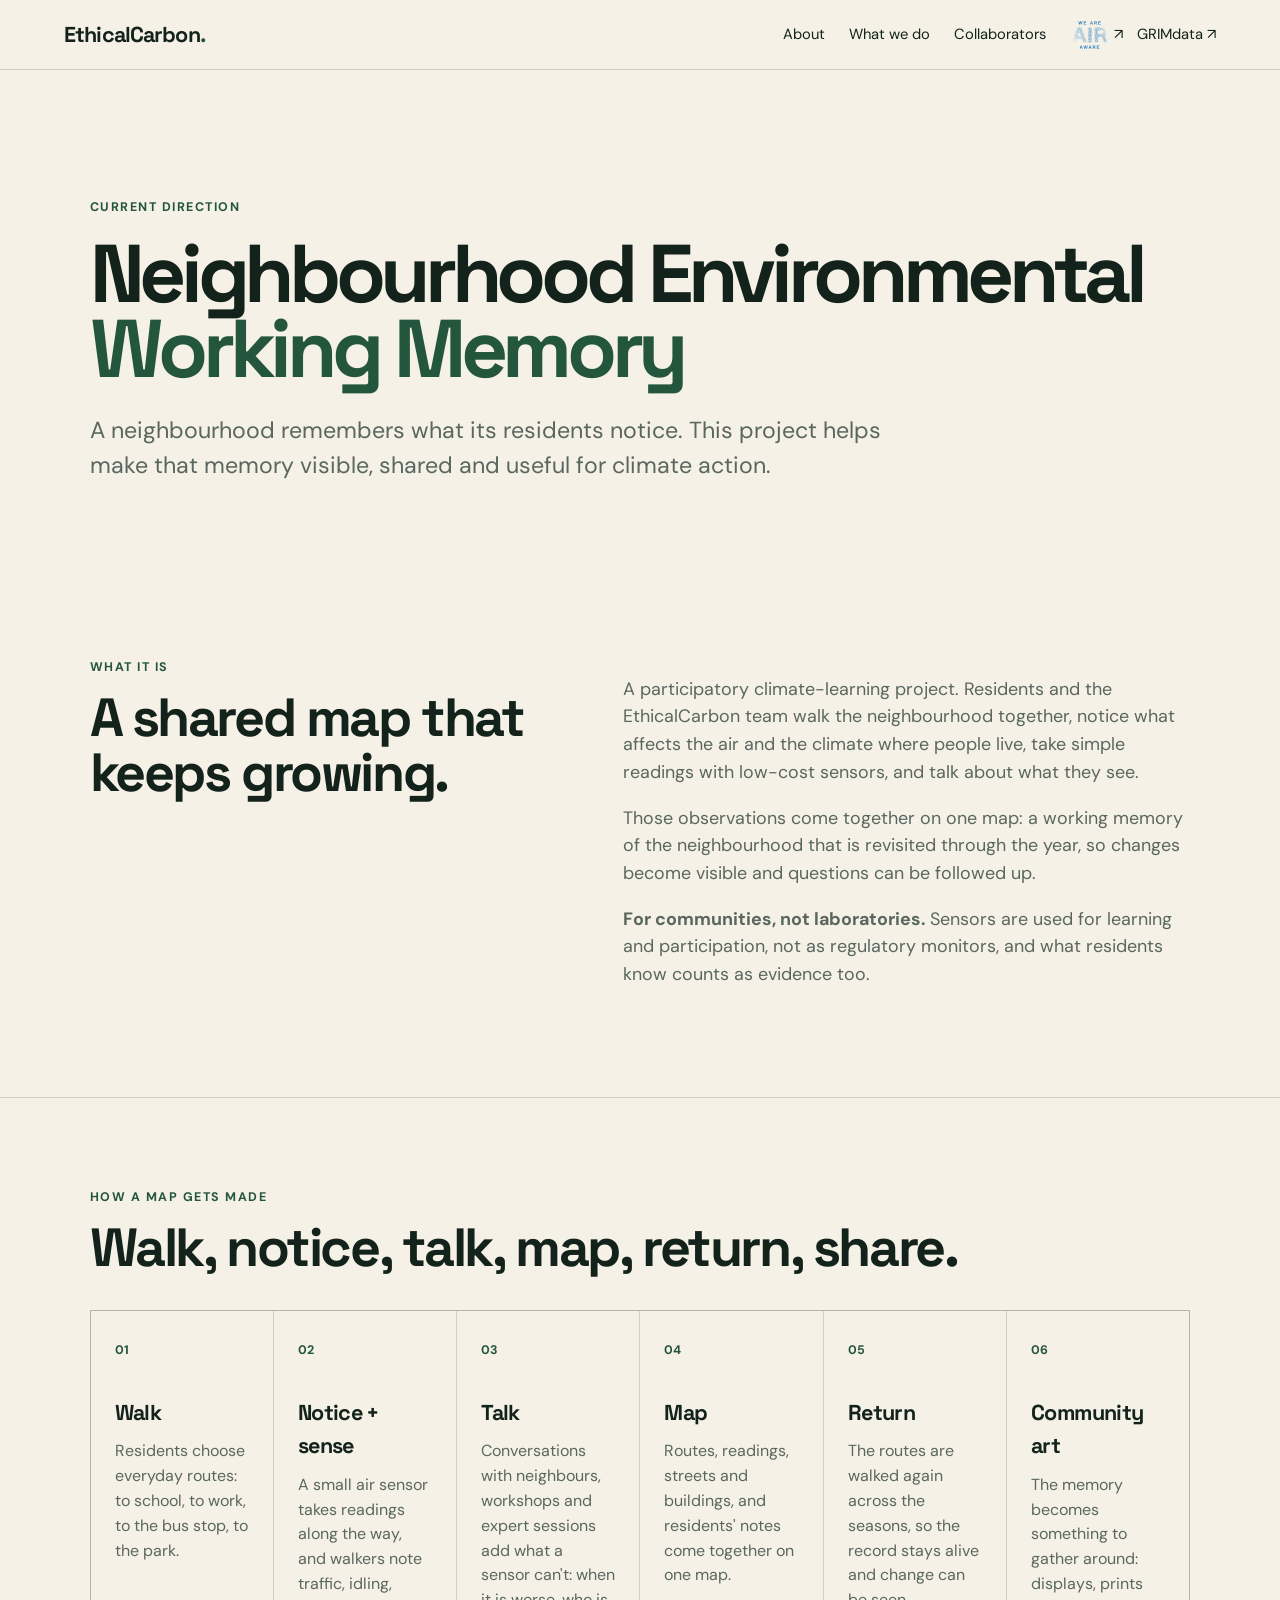
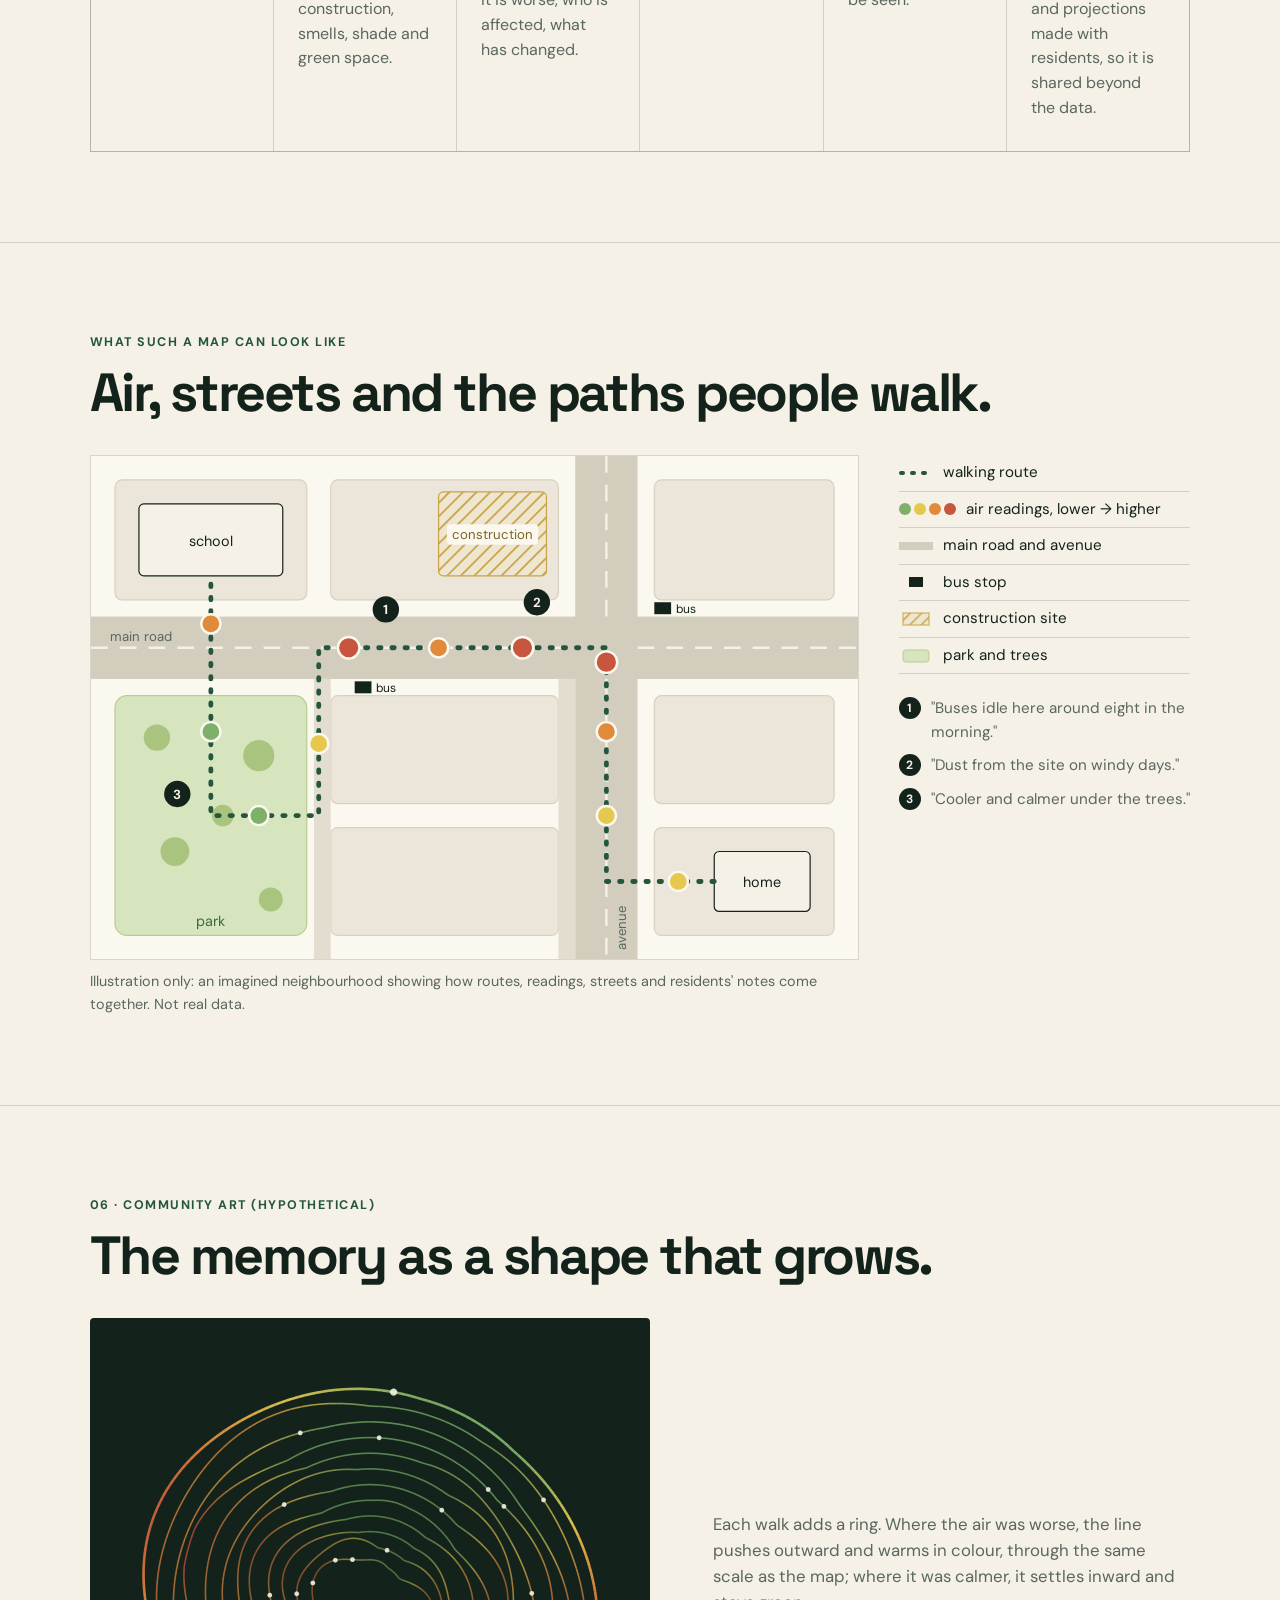
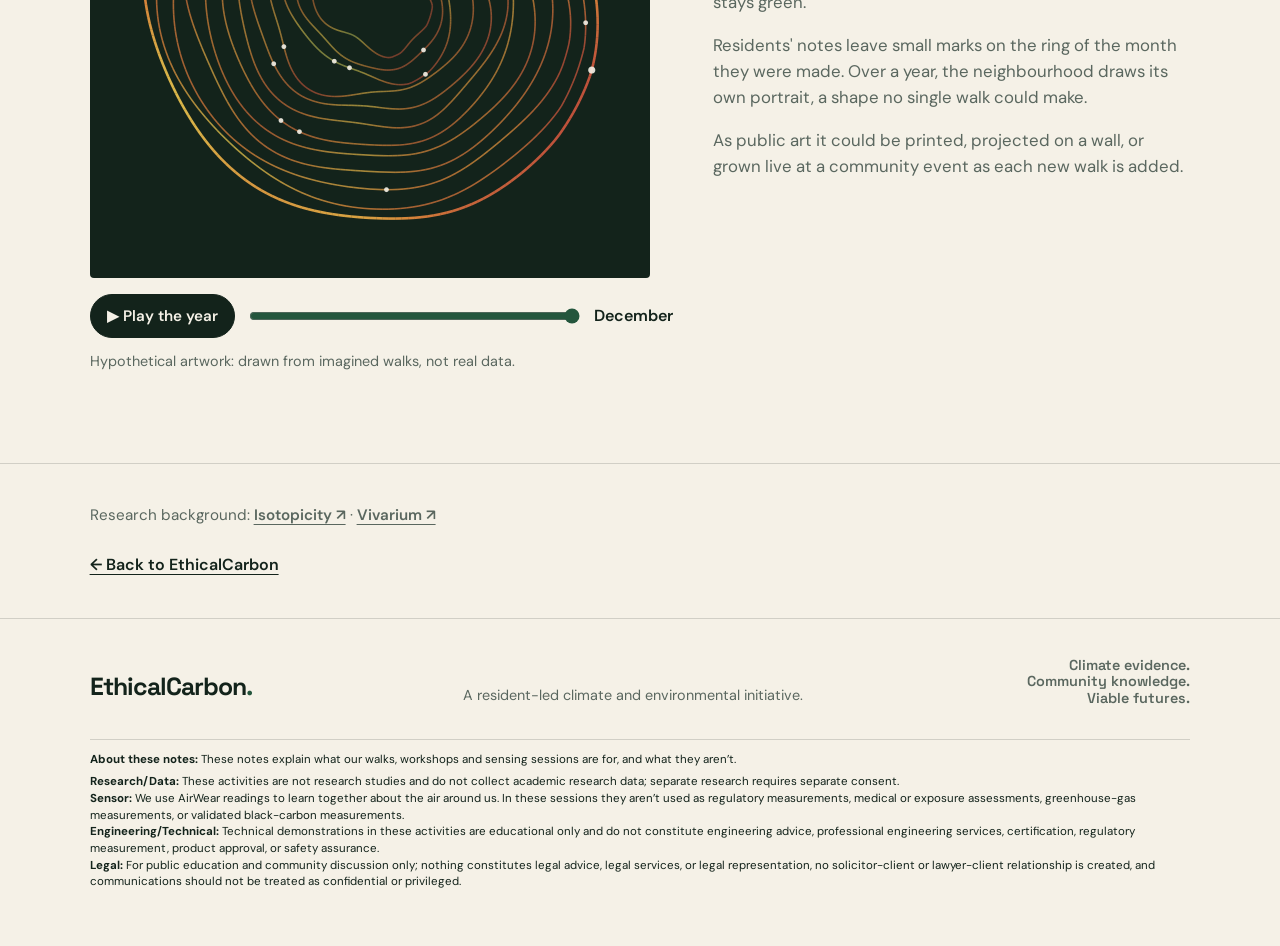
==== commit 525c950b: "Footer notes: plain intro and sensor wording (what the sessions are for); working memory page: resea" ====
--- a/working-memory/index.html
+++ b/working-memory/index.html
@@ -43,7 +43,8 @@
     .art figcaption { margin-top: 10px; font-size: .9rem; color: var(--muted); }
     .background { background: #e7eddc; }
     .background .body-copy p { font-size: 1.02rem; }
-    .small-links { font-size: .95rem; margin-top: 18px; }
+    .closing-links { padding-top: 40px; padding-bottom: 40px; }
+    .small-links { font-size: .95rem; margin: 0; color: var(--muted); }
     .small-links a { font-weight: 600; text-underline-offset: 4px; }
     .back { display: inline-block; margin-top: 26px; font-weight: 600; text-underline-offset: 4px; }
     @media (max-width: 1100px) { .steps { grid-template-columns: repeat(3, 1fr); } }
@@ -209,17 +210,9 @@
       </div>
     </section>
 
-    <section class="section split background">
-      <div>
-        <div class="eyebrow">Where the idea comes from</div>
-        <h2>From a research scaffold to a neighbourhood's memory.</h2>
-      </div>
-      <div class="body-copy">
-        <p>The method grew out of research on environmental working memory: the idea that a shared environment can hold a record of what happened in it, so people can return to it, recognize what changed, and continue.</p>
-        <p>In that research, the working memory was a scaffold built in software, in immersive environments that keep traces of what people did in them. Here the same scaffold is turned outward: externalized into the neighbourhood and realized by the memory footprint of its residents, in the routes they walk, what they notice, and what they choose to record together.</p>
-        <p class="small-links">Research background: <a href="https://isotopicity.com" target="_blank" rel="noopener">Isotopicity ↗</a> · <a href="https://vivarium.headsetparties.com/" target="_blank" rel="noopener">Vivarium ↗</a></p>
-        <a class="back" href="../">← Back to EthicalCarbon</a>
-      </div>
+    <section class="section closing-links">
+      <p class="small-links">Research background: <a href="https://isotopicity.com" target="_blank" rel="noopener">Isotopicity ↗</a> · <a href="https://vivarium.headsetparties.com/" target="_blank" rel="noopener">Vivarium ↗</a></p>
+      <a class="back" href="../">← Back to EthicalCarbon</a>
     </section>
   </main>
 
@@ -238,9 +231,10 @@
   Viable futures.
 </p>
   <div style="grid-column: 1 / -1; border-top: 1px solid var(--line); margin-top: 12px; padding-top: 12px; font-size: .72rem; line-height: 1.45;">
+    <div style="margin-bottom:6px;"><strong>About these notes:</strong> These notes explain what our walks, workshops and sensing sessions are for, and what they aren&#8217;t.</div>
     <div><strong>Research/Data:</strong> These activities are not research studies and do not collect academic research data; separate research requires separate consent.</div>
-    <div><strong>Sensor:</strong> AirWear readings are educational particulate observations only; they are not regulatory measurements, medical or exposure assessments, greenhouse-gas measurements, or validated black-carbon measurements.</div>
-    <div><strong>Engineering/Technical:</strong> Technical demonstrations are educational only and do not constitute engineering advice, professional engineering services, certification, regulatory measurement, product approval, or safety assurance.</div>
+    <div><strong>Sensor:</strong> We use AirWear readings to learn together about the air around us. In these sessions they aren&#8217;t used as regulatory measurements, medical or exposure assessments, greenhouse-gas measurements, or validated black-carbon measurements.</div>
+    <div><strong>Engineering/Technical:</strong> Technical demonstrations in these activities are educational only and do not constitute engineering advice, professional engineering services, certification, regulatory measurement, product approval, or safety assurance.</div>
     <div><strong>Legal:</strong> For public education and community discussion only; nothing constitutes legal advice, legal services, or legal representation, no solicitor-client or lawyer-client relationship is created, and communications should not be treated as confidential or privileged.</div>
   </div>
 </footer>
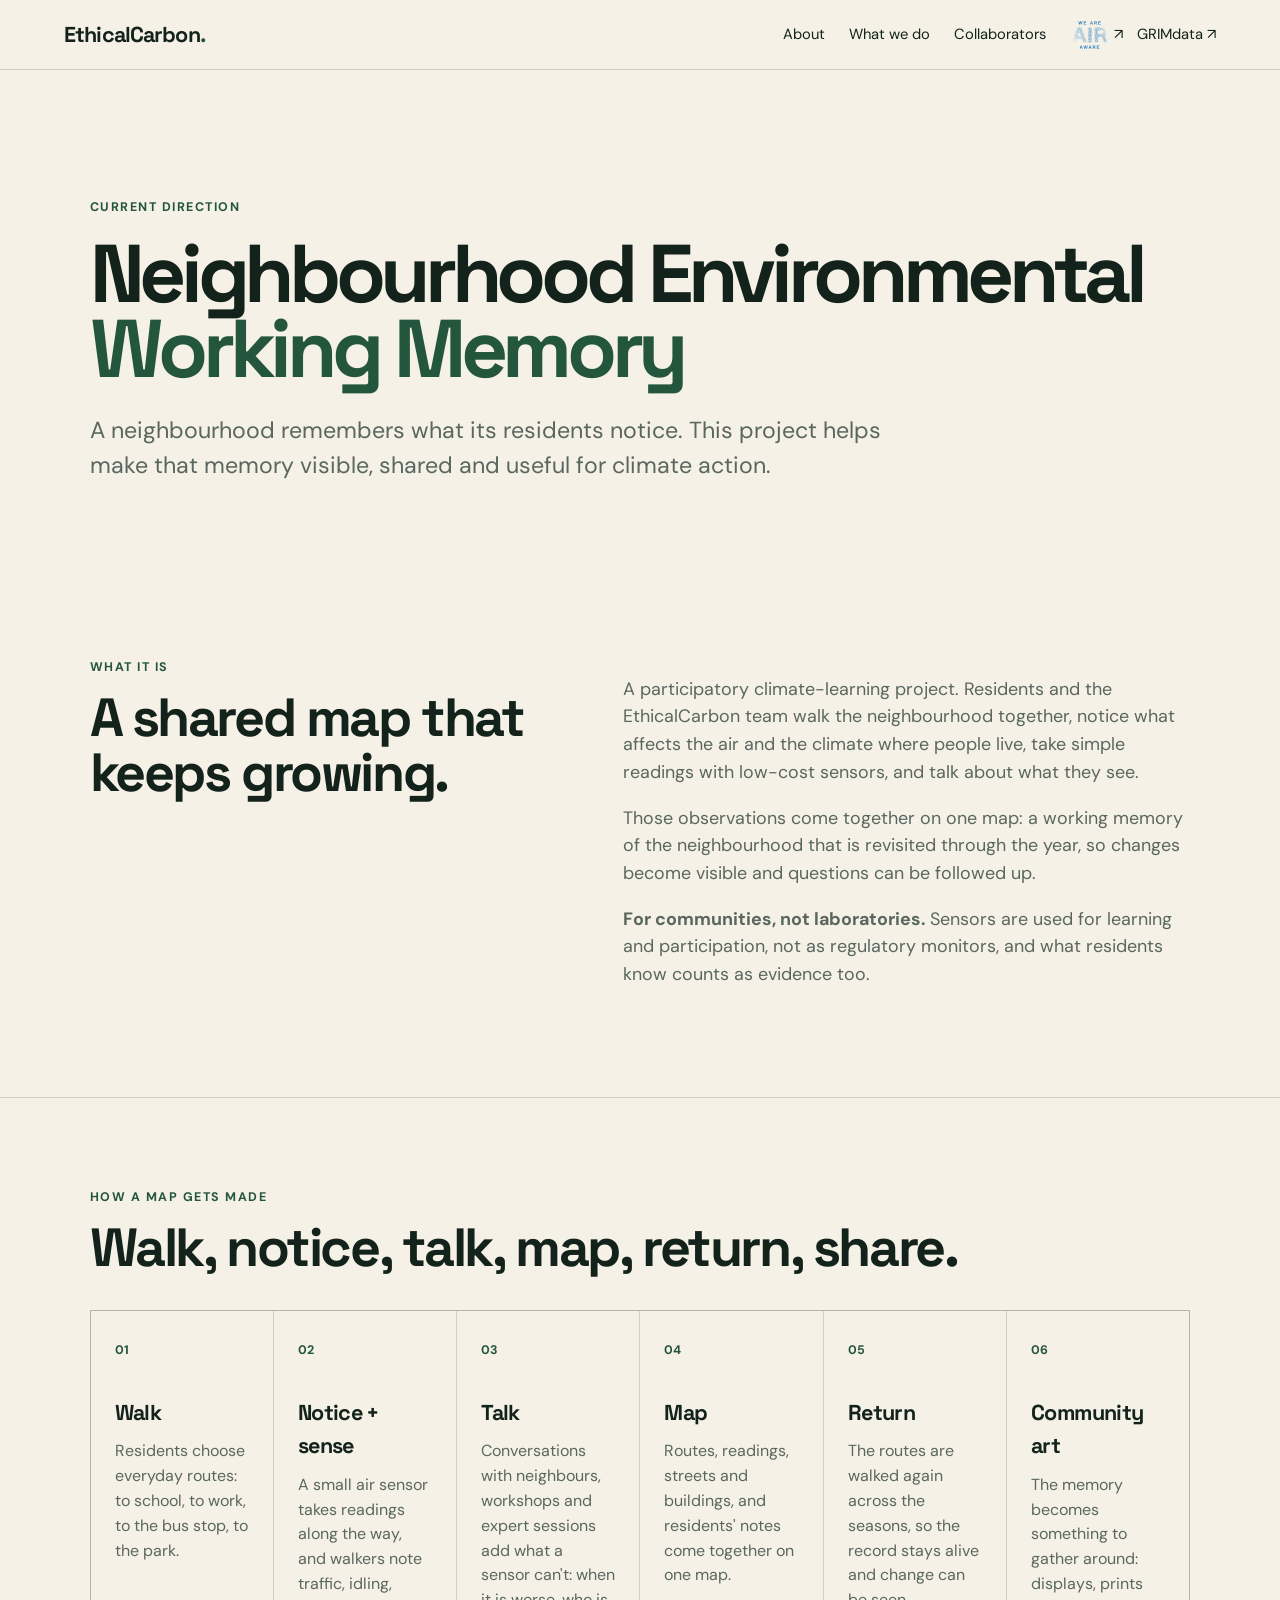
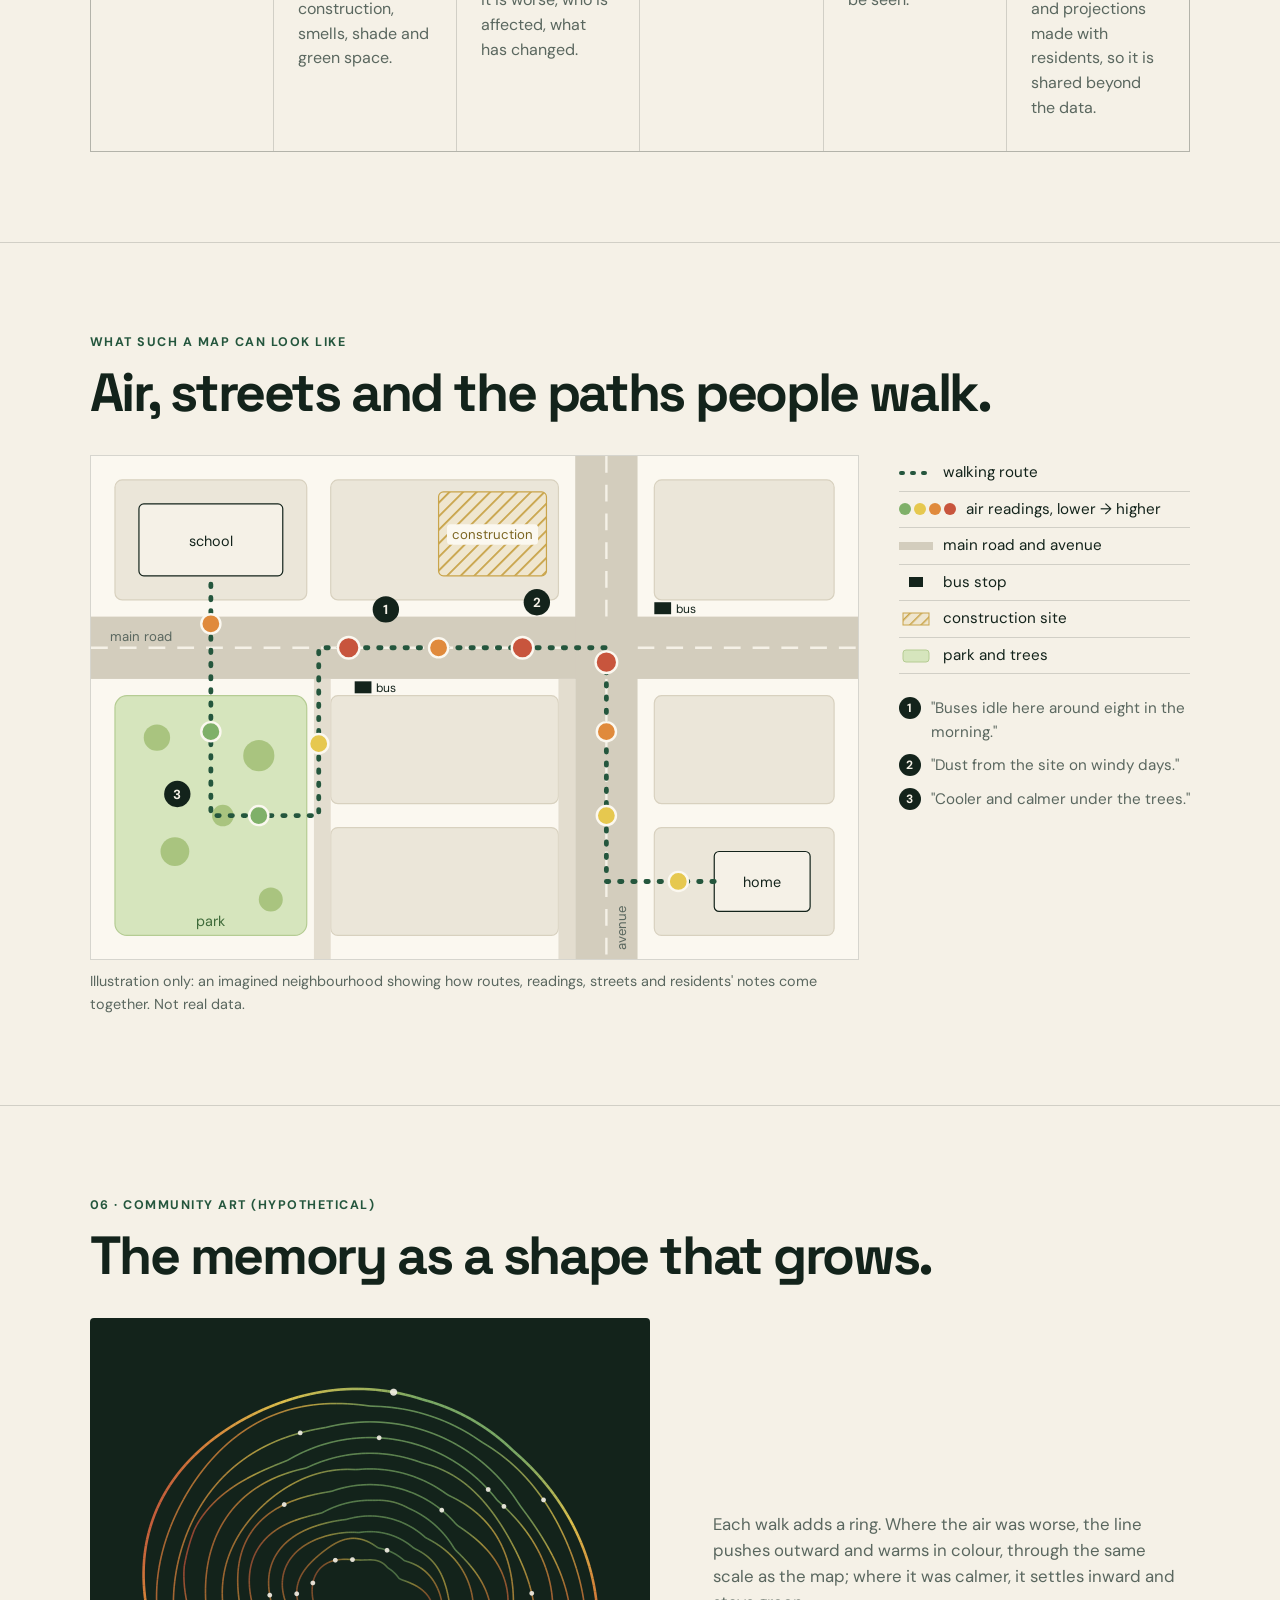
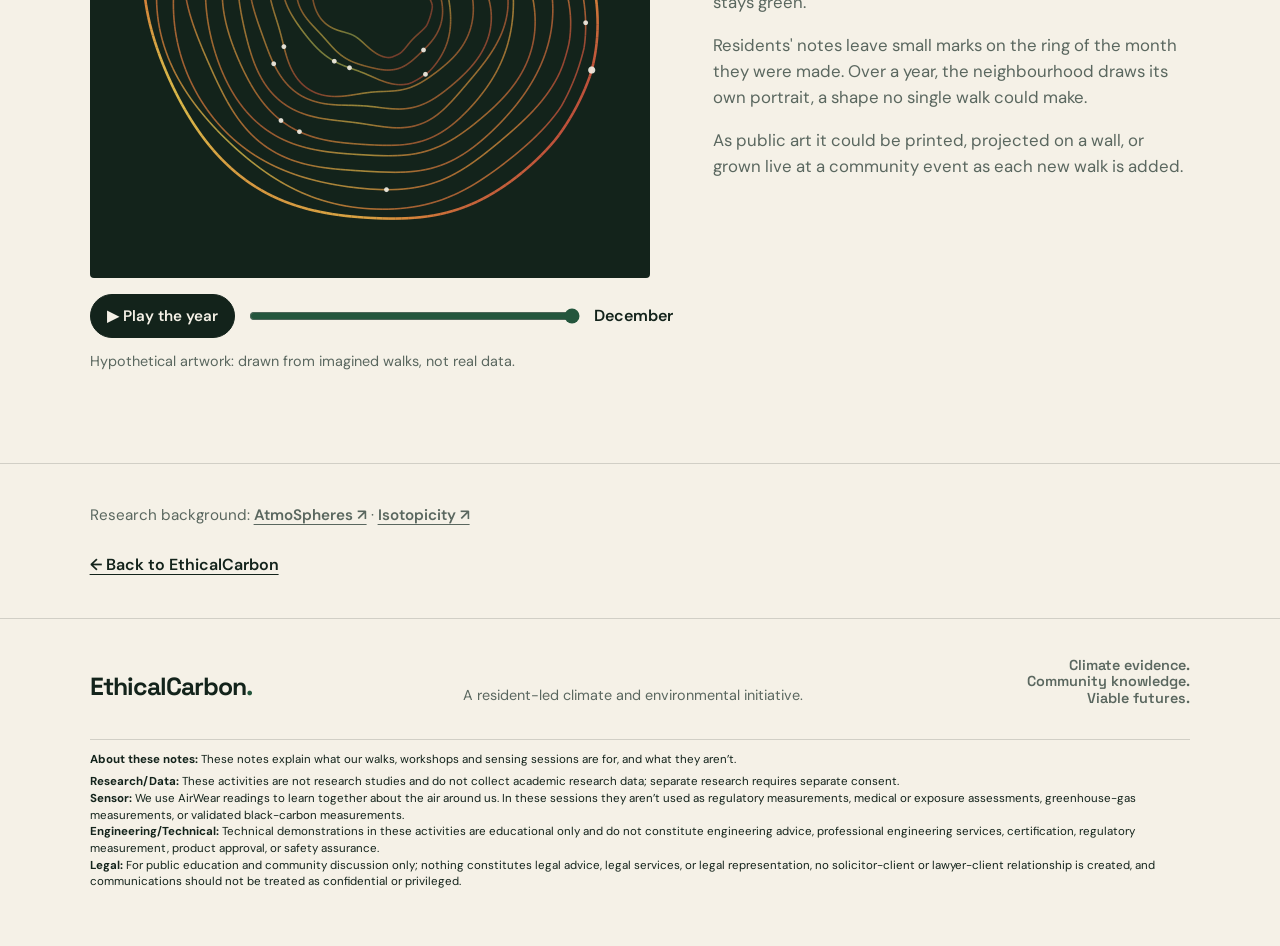
==== commit 5b2f8d0f: "Working memory page: research links AtmoSpheres and Isotopicity (Vivarium removed: it does not expla" ====
--- a/working-memory/index.html
+++ b/working-memory/index.html
@@ -211,7 +211,7 @@
     </section>
 
     <section class="section closing-links">
-      <p class="small-links">Research background: <a href="https://isotopicity.com" target="_blank" rel="noopener">Isotopicity ↗</a> · <a href="https://vivarium.headsetparties.com/" target="_blank" rel="noopener">Vivarium ↗</a></p>
+      <p class="small-links">Research background: <a href="https://www.gracegrothaus.net/atmospheres" target="_blank" rel="noopener">AtmoSpheres ↗</a> · <a href="https://isotopicity.com" target="_blank" rel="noopener">Isotopicity ↗</a></p>
       <a class="back" href="../">← Back to EthicalCarbon</a>
     </section>
   </main>
